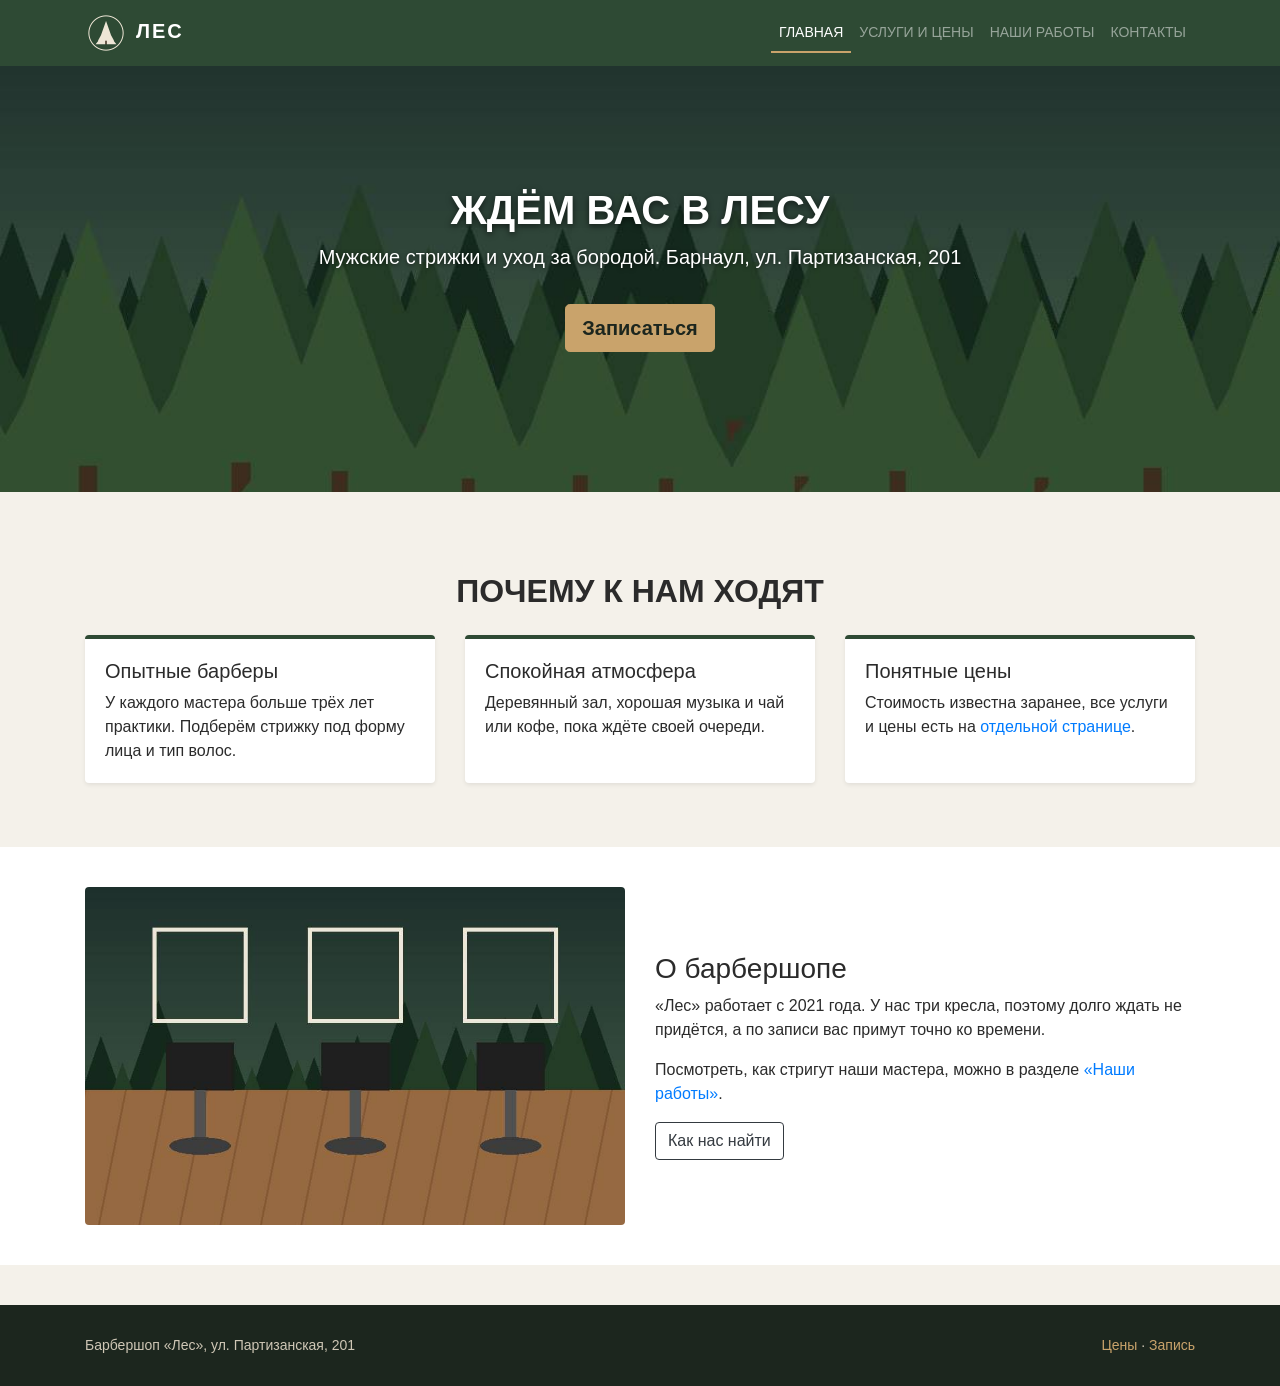
==== index.html @ bbe0760c "Сайт барбершопа Лес: страницы, переходы, favicon Co-Authored-By: Claude Opus 5.5 <noreply@anthropic." ====
<!DOCTYPE html>
<html lang="ru">
<head>
  <meta charset="UTF-8">
  <meta name="viewport" content="width=device-width, initial-scale=1">
  <title>Барбершоп «Лес» - мужские стрижки в Барнауле</title>
  <link rel="icon" href="favicon.ico" sizes="any">
  <link rel="icon" type="image/png" href="favicon.png">
  <link rel="stylesheet" href="https://cdn.jsdelivr.net/npm/bootstrap@4.6.2/dist/css/bootstrap.min.css">
  <link rel="stylesheet" href="css/style.css">
</head>
<body>

  <header class="site-header">
    <nav class="navbar navbar-expand-md navbar-dark container">
      <a class="navbar-brand" href="index.html"><img src="img/logo.png" alt="Логотип">ЛЕС</a>
      <button class="navbar-toggler" type="button" data-toggle="collapse" data-target="#mainMenu" aria-controls="mainMenu" aria-expanded="false" aria-label="Меню">
        <span class="navbar-toggler-icon"></span>
      </button>
      <div class="collapse navbar-collapse" id="mainMenu">
        <ul class="navbar-nav ml-auto">
          <li class="nav-item active"><a class="nav-link" href="index.html">Главная</a></li>
          <li class="nav-item"><a class="nav-link" href="services.html">Услуги и цены</a></li>
          <li class="nav-item"><a class="nav-link" href="works.html">Наши работы</a></li>
          <li class="nav-item"><a class="nav-link" href="contacts.html">Контакты</a></li>
        </ul>
      </div>
    </nav>
  </header>

  <main>
    <section class="hero">
      <div class="container">
        <h1>Ждём вас в Лесу</h1>
        <p class="lead">Мужские стрижки и уход за бородой. Барнаул, ул. Партизанская, 201</p>
        <a class="btn btn-les btn-lg mt-3" href="contacts.html#booking">Записаться</a>
      </div>
    </section>

    <section class="section">
      <div class="container">
        <h2 class="page-title text-center">Почему к нам ходят</h2>
        <div class="row">
          <div class="col-md-4 mb-4">
            <div class="card feature-card shadow-sm">
              <div class="card-body">
                <h3 class="h5">Опытные барберы</h3>
                <p class="card-text">У каждого мастера больше трёх лет практики. Подберём стрижку под форму лица и тип волос.</p>
              </div>
            </div>
          </div>
          <div class="col-md-4 mb-4">
            <div class="card feature-card shadow-sm">
              <div class="card-body">
                <h3 class="h5">Спокойная атмосфера</h3>
                <p class="card-text">Деревянный зал, хорошая музыка и чай или кофе, пока ждёте своей очереди.</p>
              </div>
            </div>
          </div>
          <div class="col-md-4 mb-4">
            <div class="card feature-card shadow-sm">
              <div class="card-body">
                <h3 class="h5">Понятные цены</h3>
                <p class="card-text">Стоимость известна заранее, все услуги и цены есть на <a href="services.html">отдельной странице</a>.</p>
              </div>
            </div>
          </div>
        </div>
      </div>
    </section>

    <section class="section bg-white">
      <div class="container">
        <div class="row align-items-center">
          <div class="col-md-6 mb-4 mb-md-0">
            <img class="img-fluid rounded" src="img/hall.jpg" alt="Зал барбершопа" width="800" height="500">
          </div>
          <div class="col-md-6">
            <h2 class="h3">О барбершопе</h2>
            <p>«Лес» работает с 2021 года. У нас три кресла, поэтому долго ждать не придётся, а по записи вас примут точно ко времени.</p>
            <p>Посмотреть, как стригут наши мастера, можно в разделе <a href="works.html">«Наши работы»</a>.</p>
            <a class="btn btn-outline-dark" href="contacts.html">Как нас найти</a>
          </div>
        </div>
      </div>
    </section>
  </main>

  <footer class="site-footer">
    <div class="container d-md-flex justify-content-between">
      <p class="mb-2 mb-md-0">Барбершоп «Лес», ул. Партизанская, 201</p>
      <p class="mb-0"><a href="services.html">Цены</a> · <a href="contacts.html#booking">Запись</a></p>
    </div>
  </footer>

  <script src="https://cdn.jsdelivr.net/npm/jquery@3.5.1/dist/jquery.slim.min.js"></script>
  <script src="https://cdn.jsdelivr.net/npm/bootstrap@4.6.2/dist/js/bootstrap.bundle.min.js"></script>
</body>
</html>
---- css/style.css ----
body {
  font-family: Arial, Helvetica, sans-serif;
  background-color: #f4f1ea;
  color: #2b2b2b;
}

.site-header {
  background-color: #2e4a34;
}

.site-header .navbar-brand {
  font-weight: bold;
  letter-spacing: 2px;
}

.site-header .navbar-brand img {
  width: 40px;
  height: 40px;
  margin-right: 10px;
}

.site-header .nav-link {
  color: #eee6d6;
  text-transform: uppercase;
  font-size: 14px;
}

.site-header .nav-link:hover,
.site-header .nav-item.active .nav-link {
  color: #ffffff;
  border-bottom: 2px solid #c9a36b;
}

.hero {
  background: url("../img/hero.jpg") center / cover no-repeat;
  color: #ffffff;
  padding: 120px 0 140px;
  text-align: center;
}

.hero h1 {
  text-transform: uppercase;
  font-weight: bold;
  text-shadow: 0 2px 6px rgba(0, 0, 0, 0.6);
}

.hero .lead {
  text-shadow: 0 1px 4px rgba(0, 0, 0, 0.6);
}

.btn-les {
  background-color: #c9a36b;
  border-color: #c9a36b;
  color: #1c261e;
  font-weight: bold;
}

.btn-les:hover {
  background-color: #b48c55;
  border-color: #b48c55;
  color: #1c261e;
}

.page-title {
  text-transform: uppercase;
  font-weight: bold;
  margin: 40px 0 25px;
}

.section {
  padding: 40px 0;
}

.feature-card {
  border: none;
  border-top: 4px solid #2e4a34;
  height: 100%;
}

.price-table th {
  background-color: #2e4a34;
  color: #ffffff;
}

.price-table td:last-child {
  white-space: nowrap;
  text-align: right;
}

.work-card img {
  height: 220px;
  object-fit: cover;
}

.site-footer {
  background-color: #1c261e;
  color: #cfc7b6;
  padding: 30px 0;
  margin-top: 40px;
  font-size: 14px;
}

.site-footer a {
  color: #c9a36b;
}
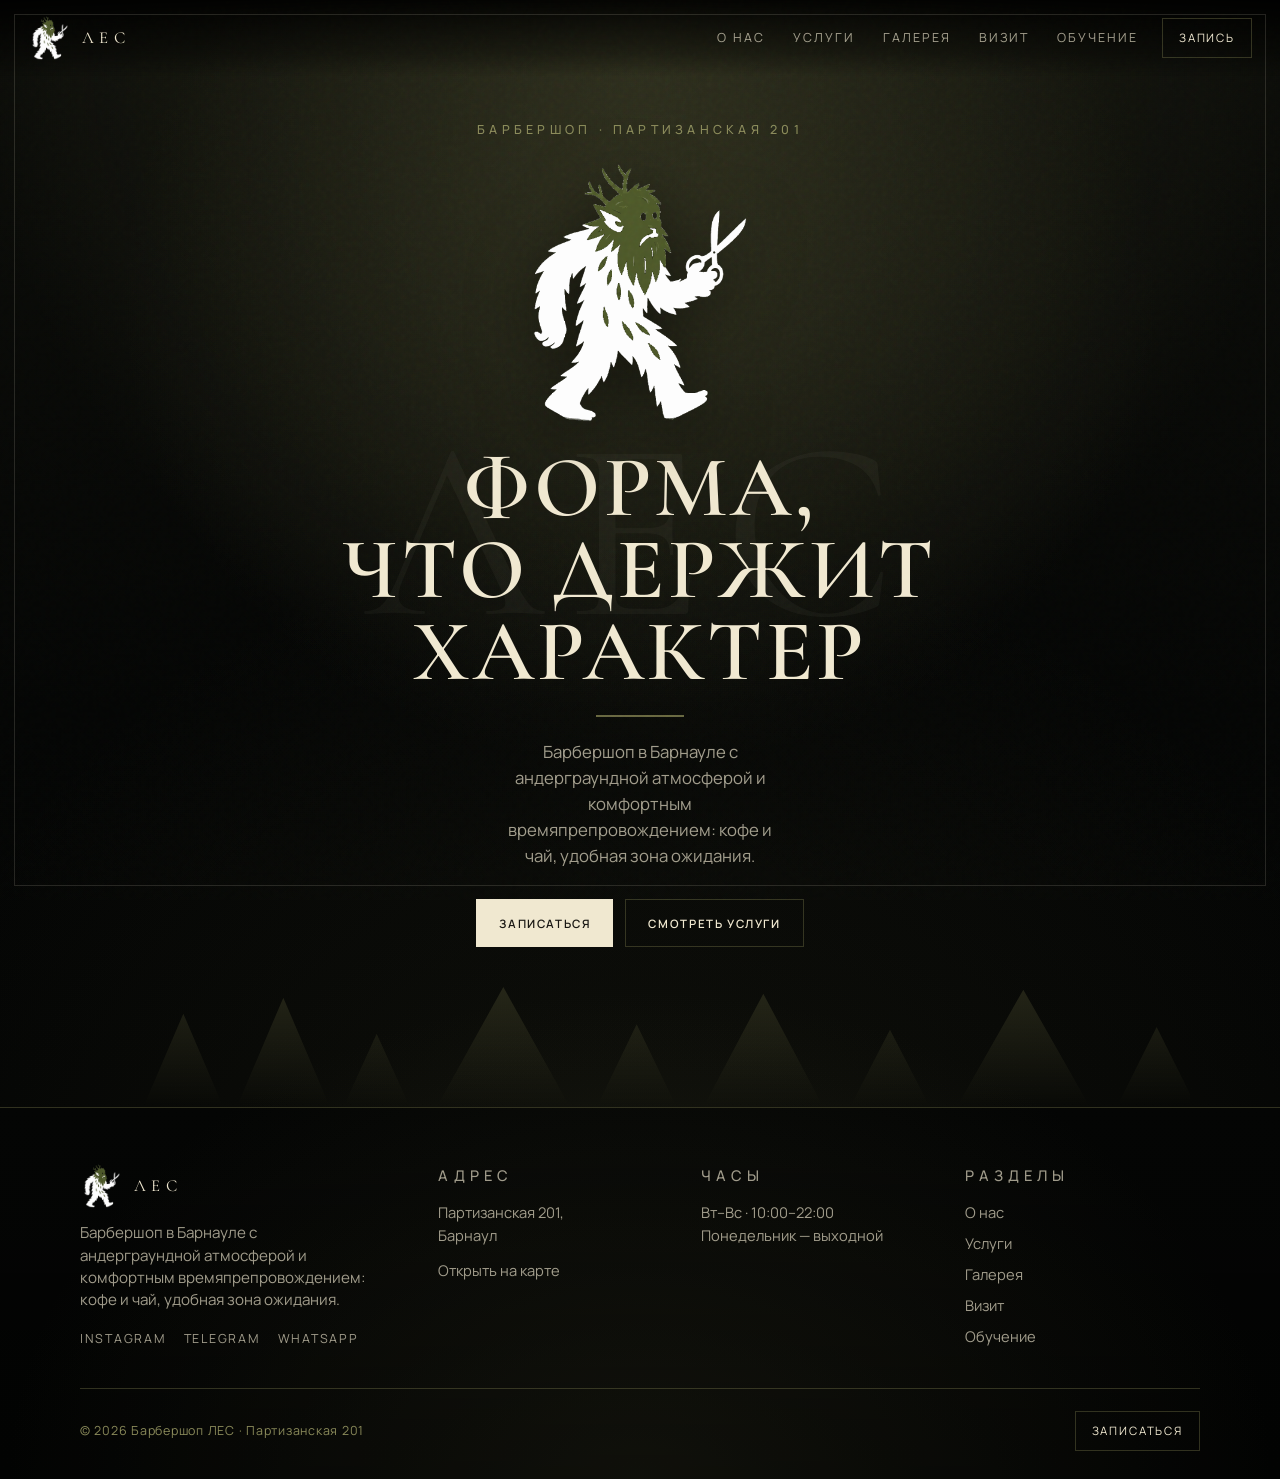
==== commit 40f52480: "Задание 4: favicon, сжатый логотип, картинки в галерее, README Co-Authored-By: Claude Opus 5.5 <nore" ====
--- a/index.html
+++ b/index.html
@@ -1,99 +1,105 @@
 <!DOCTYPE html>
 <html lang="ru">
 <head>
-  <meta charset="UTF-8">
-  <meta name="viewport" content="width=device-width, initial-scale=1">
-  <title>Барбершоп «Лес» - мужские стрижки в Барнауле</title>
-  <link rel="icon" href="favicon.ico" sizes="any">
-  <link rel="icon" type="image/png" href="favicon.png">
-  <link rel="stylesheet" href="https://cdn.jsdelivr.net/npm/bootstrap@4.6.2/dist/css/bootstrap.min.css">
-  <link rel="stylesheet" href="css/style.css">
+  <meta charset="UTF-8" />
+  <meta name="viewport" content="width=device-width, initial-scale=1.0" />
+  <title>ЛЕС — барбершоп</title>
+  <meta name="description" content="Барбершоп в Барнауле с андерграундной атмосферой и комфортным времяпрепровождением: кофе и чай, удобная зона ожидания." />
+  <link rel="preconnect" href="https://fonts.googleapis.com" />
+  <link rel="preconnect" href="https://fonts.gstatic.com" crossorigin />
+  <link href="https://fonts.googleapis.com/css2?family=Cormorant+Garamond:ital,wght@0,500;0,600;0,700;1,500&family=Manrope:wght@400;500;600&display=swap" rel="stylesheet" />
+  <link rel="icon" href="favicon.ico" sizes="any" />
+  <link rel="icon" type="image/png" href="favicon.png" />
+  <link rel="stylesheet" href="styles.css" />
 </head>
 <body>
+  <div class="grain" aria-hidden="true"></div>
 
-  <header class="site-header">
-    <nav class="navbar navbar-expand-md navbar-dark container">
-      <a class="navbar-brand" href="index.html"><img src="img/logo.png" alt="Логотип">ЛЕС</a>
-      <button class="navbar-toggler" type="button" data-toggle="collapse" data-target="#mainMenu" aria-controls="mainMenu" aria-expanded="false" aria-label="Меню">
-        <span class="navbar-toggler-icon"></span>
-      </button>
-      <div class="collapse navbar-collapse" id="mainMenu">
-        <ul class="navbar-nav ml-auto">
-          <li class="nav-item active"><a class="nav-link" href="index.html">Главная</a></li>
-          <li class="nav-item"><a class="nav-link" href="services.html">Услуги и цены</a></li>
-          <li class="nav-item"><a class="nav-link" href="works.html">Наши работы</a></li>
-          <li class="nav-item"><a class="nav-link" href="contacts.html">Контакты</a></li>
-        </ul>
-      </div>
+  <header class="site-header" id="header">
+    <a class="brand" href="index.html">
+      <img src="assets/logo-les.png" alt="" width="44" height="44" />
+      <span>ЛЕС</span>
+    </a>
+    <nav class="nav" id="nav" aria-label="Основное меню">
+      <a href="o-nas.html">О нас</a>
+      <a href="uslugi.html">Услуги</a>
+      <a href="galereya.html">Галерея</a>
+      <a href="zapis.html">Визит</a>
+      <a href="obuchenie.html">Обучение</a>
     </nav>
+    <button class="header-cta" type="button" data-open-book>Запись</button>
+    <button class="menu-btn" type="button" aria-label="Открыть меню" aria-expanded="false" aria-controls="nav">
+      <span></span><span></span>
+    </button>
   </header>
 
   <main>
-    <section class="hero">
-      <div class="container">
-        <h1>Ждём вас в Лесу</h1>
-        <p class="lead">Мужские стрижки и уход за бородой. Барнаул, ул. Партизанская, 201</p>
-        <a class="btn btn-les btn-lg mt-3" href="contacts.html#booking">Записаться</a>
-      </div>
-    </section>
-
-    <section class="section">
-      <div class="container">
-        <h2 class="page-title text-center">Почему к нам ходят</h2>
-        <div class="row">
-          <div class="col-md-4 mb-4">
-            <div class="card feature-card shadow-sm">
-              <div class="card-body">
-                <h3 class="h5">Опытные барберы</h3>
-                <p class="card-text">У каждого мастера больше трёх лет практики. Подберём стрижку под форму лица и тип волос.</p>
-              </div>
-            </div>
-          </div>
-          <div class="col-md-4 mb-4">
-            <div class="card feature-card shadow-sm">
-              <div class="card-body">
-                <h3 class="h5">Спокойная атмосфера</h3>
-                <p class="card-text">Деревянный зал, хорошая музыка и чай или кофе, пока ждёте своей очереди.</p>
-              </div>
-            </div>
-          </div>
-          <div class="col-md-4 mb-4">
-            <div class="card feature-card shadow-sm">
-              <div class="card-body">
-                <h3 class="h5">Понятные цены</h3>
-                <p class="card-text">Стоимость известна заранее, все услуги и цены есть на <a href="services.html">отдельной странице</a>.</p>
-              </div>
-            </div>
-          </div>
+    <section class="hero" id="hero">
+      <div class="hero__glow" aria-hidden="true"></div>
+      <p class="hero__mark" aria-hidden="true">ЛЕС</p>
+      <div class="hero__inner">
+        <p class="eyebrow">Барбершоп · Партизанская 201</p>
+        <img class="hero__logo" src="assets/logo-les.png" alt="ЛЕС" />
+        <h1>Форма,<br />что держит<br />характер</h1>
+        <div class="rule" aria-hidden="true"></div>
+        <p class="hero__lead">Барбершоп в Барнауле с андерграундной атмосферой и комфортным времяпрепровождением: кофе и чай, удобная зона ожидания.</p>
+        <div class="hero__actions">
+          <button class="btn btn--solid" type="button" data-open-book>Записаться</button>
+          <a class="btn btn--ghost" href="uslugi.html">Смотреть услуги</a>
         </div>
       </div>
-    </section>
-
-    <section class="section bg-white">
-      <div class="container">
-        <div class="row align-items-center">
-          <div class="col-md-6 mb-4 mb-md-0">
-            <img class="img-fluid rounded" src="img/hall.jpg" alt="Зал барбершопа" width="800" height="500">
-          </div>
-          <div class="col-md-6">
-            <h2 class="h3">О барбершопе</h2>
-            <p>«Лес» работает с 2021 года. У нас три кресла, поэтому долго ждать не придётся, а по записи вас примут точно ко времени.</p>
-            <p>Посмотреть, как стригут наши мастера, можно в разделе <a href="works.html">«Наши работы»</a>.</p>
-            <a class="btn btn-outline-dark" href="contacts.html">Как нас найти</a>
-          </div>
-        </div>
-      </div>
+      <div class="trees" aria-hidden="true"></div>
     </section>
   </main>
 
   <footer class="site-footer">
-    <div class="container d-md-flex justify-content-between">
-      <p class="mb-2 mb-md-0">Барбершоп «Лес», ул. Партизанская, 201</p>
-      <p class="mb-0"><a href="services.html">Цены</a> · <a href="contacts.html#booking">Запись</a></p>
+    <div class="wrap">
+      <div class="footer__grid">
+        <div class="footer__brand">
+          <a class="brand" href="index.html">
+            <img src="assets/logo-les.png" alt="" width="36" height="36" />
+            <span>ЛЕС</span>
+          </a>
+          <p class="footer__tag">Барбершоп в Барнауле с андерграундной атмосферой и комфортным времяпрепровождением: кофе и чай, удобная зона ожидания.</p>
+          <div class="footer__social">
+            <a href="https://instagram.com/" target="_blank" rel="noopener">Instagram</a>
+            <a href="https://t.me/" target="_blank" rel="noopener">Telegram</a>
+            <a href="https://wa.me/" target="_blank" rel="noopener">WhatsApp</a>
+          </div>
+        </div>
+
+        <div class="footer__col">
+          <p class="eyebrow">Адрес</p>
+          <p>Партизанская 201,<br />Барнаул</p>
+          <p>
+            <a href="https://yandex.com/maps/197/barnaul/house/partizanskaya_ulitsa_201/bEoYcQFiSEQCQFtpfX9ycX9rZQ==/?ll=83.762340%2C53.330299&amp;z=19.45" target="_blank" rel="noopener">Открыть на карте</a>
+          </p>
+        </div>
+
+        <div class="footer__col">
+          <p class="eyebrow">Часы</p>
+          <p>Вт–Вс · 10:00–22:00<br />Понедельник — выходной</p>
+        </div>
+
+        <div class="footer__col">
+          <p class="eyebrow">Разделы</p>
+          <nav class="footer__nav" aria-label="Подвал">
+            <a href="o-nas.html">О нас</a>
+            <a href="uslugi.html">Услуги</a>
+            <a href="galereya.html">Галерея</a>
+            <a href="zapis.html">Визит</a>
+            <a href="obuchenie.html">Обучение</a>
+          </nav>
+        </div>
+      </div>
+
+      <div class="footer__bottom">
+        <p>© 2026 Барбершоп ЛЕС · Партизанская 201</p>
+        <button class="footer__book" type="button" data-open-book>Записаться</button>
+      </div>
     </div>
   </footer>
 
-  <script src="https://cdn.jsdelivr.net/npm/jquery@3.5.1/dist/jquery.slim.min.js"></script>
-  <script src="https://cdn.jsdelivr.net/npm/bootstrap@4.6.2/dist/js/bootstrap.bundle.min.js"></script>
+  <script src="script.js"></script>
 </body>
 </html>
--- a/styles.css
+++ b/styles.css
@@ -0,0 +1,1252 @@
+:root {
+  --black: #050505;
+  --ink: #070806;
+  --olive: #686840;
+  --olive-mid: #8a8a5a;
+  --olive-deep: #45452c;
+  --cream: #f0e8d0;
+  --cream-soft: #e4dcc4;
+  --cream-dim: rgba(240, 232, 208, 0.66);
+  --line: rgba(104, 104, 64, 0.45);
+  --panel: #10110c;
+  --panel-soft: rgba(104, 104, 64, 0.08);
+}
+
+*,
+*::before,
+*::after {
+  box-sizing: border-box;
+  margin: 0;
+  padding: 0;
+}
+
+html {
+  scroll-behavior: smooth;
+  scroll-padding-top: 88px;
+}
+
+body {
+  position: relative;
+  min-height: 100vh;
+  display: flex;
+  flex-direction: column;
+  font-family: "Manrope", sans-serif;
+  color: var(--cream);
+  background:
+    radial-gradient(ellipse 70% 55% at 50% 20%, rgba(104, 104, 64, 0.22), transparent 58%),
+    radial-gradient(ellipse 90% 60% at 50% 100%, rgba(69, 69, 44, 0.28), transparent 55%),
+    linear-gradient(180deg, #0c0d09 0%, #050605 48%, #030403 100%);
+  line-height: 1.55;
+}
+
+body::before {
+  content: "";
+  position: fixed;
+  inset: 14px;
+  border: 1px solid rgba(240, 232, 208, 0.14);
+  pointer-events: none;
+  z-index: 50;
+}
+
+main {
+  flex: 1;
+}
+
+img {
+  max-width: 100%;
+  display: block;
+}
+
+a {
+  color: inherit;
+  text-decoration: none;
+}
+
+button,
+input,
+select,
+textarea {
+  font: inherit;
+  color: inherit;
+}
+
+.grain {
+  position: fixed;
+  inset: 0;
+  z-index: 40;
+  pointer-events: none;
+  opacity: 0.14;
+  mix-blend-mode: soft-light;
+  background-image: url("data:image/svg+xml,%3Csvg viewBox='0 0 200 200' xmlns='http://www.w3.org/2000/svg'%3E%3Cfilter id='n'%3E%3CfeTurbulence type='fractalNoise' baseFrequency='0.85' numOctaves='4' stitchTiles='stitch'/%3E%3C/filter%3E%3Crect width='100%25' height='100%25' filter='url(%23n)'/%3E%3C/svg%3E");
+}
+
+.wrap {
+  width: min(1120px, calc(100% - 48px));
+  margin-inline: auto;
+}
+
+.eyebrow {
+  font-size: 0.78rem;
+  letter-spacing: 0.34em;
+  text-transform: uppercase;
+  color: var(--olive-mid);
+  font-weight: 500;
+}
+
+h1,
+h2 {
+  font-family: "Cormorant Garamond", serif;
+  font-weight: 600;
+  letter-spacing: 0.04em;
+  text-transform: uppercase;
+  line-height: 0.95;
+  color: var(--cream);
+}
+
+h2 {
+  font-size: clamp(2.4rem, 5vw, 4.2rem);
+  margin-top: 12px;
+}
+
+.rule {
+  width: 88px;
+  height: 2px;
+  background: var(--olive);
+}
+
+.btn {
+  display: inline-flex;
+  align-items: center;
+  justify-content: center;
+  min-height: 48px;
+  padding: 0 22px;
+  border: 1px solid var(--line);
+  letter-spacing: 0.14em;
+  text-transform: uppercase;
+  font-family: inherit;
+  font-size: 0.72rem;
+  font-weight: 600;
+  cursor: pointer;
+  appearance: none;
+  transition: background 0.2s ease, color 0.2s ease, border-color 0.2s ease;
+}
+
+.btn--solid {
+  background: var(--cream);
+  color: #1a1814;
+  border-color: rgba(240, 232, 208, 0.5);
+}
+
+.btn--solid:hover {
+  background: var(--cream-soft);
+}
+
+.btn--ghost {
+  background: transparent;
+  color: var(--cream);
+}
+
+.btn--ghost:hover,
+.btn--ghost[aria-expanded="true"] {
+  border-color: var(--cream);
+  color: var(--cream);
+  background: rgba(104, 104, 64, 0.18);
+}
+
+.section-head {
+  margin-bottom: 48px;
+}
+
+/* Header */
+.site-header {
+  position: fixed;
+  top: 0;
+  left: 0;
+  right: 0;
+  z-index: 30;
+  display: flex;
+  align-items: center;
+  gap: 24px;
+  padding: 16px 28px;
+  background: linear-gradient(to bottom, rgba(0, 0, 0, 0.88), rgba(0, 0, 0, 0.35) 70%, transparent);
+  transition: background 0.25s ease;
+}
+
+.site-header.is-scrolled {
+  background: rgba(5, 5, 5, 0.96);
+  border-bottom: 1px solid var(--line);
+  backdrop-filter: blur(10px);
+}
+
+.brand {
+  display: flex;
+  align-items: center;
+  gap: 10px;
+  font-family: "Cormorant Garamond", serif;
+  letter-spacing: 0.32em;
+  font-size: 1.05rem;
+}
+
+.brand img {
+  width: 44px;
+  height: 44px;
+  object-fit: contain;
+}
+
+.nav {
+  display: flex;
+  gap: 28px;
+  margin-left: auto;
+  font-size: 0.78rem;
+  letter-spacing: 0.16em;
+  text-transform: uppercase;
+  color: var(--cream-dim);
+}
+
+.nav a:hover,
+.nav a[aria-current="page"] {
+  color: var(--cream);
+}
+
+.header-cta {
+  border: 1px solid var(--line);
+  padding: 10px 16px;
+  font-size: 0.72rem;
+  letter-spacing: 0.16em;
+  text-transform: uppercase;
+  background: transparent;
+  cursor: pointer;
+  color: inherit;
+}
+
+.header-cta:hover {
+  border-color: var(--cream);
+}
+
+.menu-btn {
+  display: none;
+  width: 40px;
+  height: 40px;
+  background: none;
+  border: 0;
+  cursor: pointer;
+  flex-direction: column;
+  justify-content: center;
+  gap: 7px;
+}
+
+.menu-btn span {
+  display: block;
+  height: 1px;
+  background: var(--cream);
+}
+
+/* Hero */
+.hero {
+  position: relative;
+  min-height: 100vh;
+  display: grid;
+  place-items: center;
+  overflow: hidden;
+  background: transparent;
+  padding: 120px 24px 160px;
+  text-align: center;
+}
+
+.hero__glow {
+  position: absolute;
+  inset: -20%;
+  pointer-events: none;
+  background:
+    radial-gradient(circle at 50% 18%, rgba(104, 104, 64, 0.28), transparent 42%),
+    radial-gradient(circle at 50% 100%, rgba(104, 104, 64, 0.12), transparent 45%);
+}
+
+.hero__mark {
+  position: absolute;
+  left: 50%;
+  top: 48%;
+  transform: translate(-50%, -50%);
+  font-family: "Cormorant Garamond", serif;
+  font-size: clamp(8rem, 26vw, 16rem);
+  letter-spacing: 0.08em;
+  color: rgba(240, 232, 208, 0.04);
+  pointer-events: none;
+  user-select: none;
+  white-space: nowrap;
+}
+
+.hero__inner {
+  position: relative;
+  z-index: 1;
+  display: flex;
+  flex-direction: column;
+  align-items: center;
+  gap: 22px;
+}
+
+.hero__logo {
+  width: min(220px, 58vw);
+  filter: drop-shadow(0 12px 32px rgba(0, 0, 0, 0.5));
+}
+
+.hero h1 {
+  font-size: clamp(2.6rem, 7vw, 5.4rem);
+}
+
+.hero__lead {
+  max-width: 28ch;
+  color: var(--cream-dim);
+  font-size: 1.05rem;
+}
+
+.hero__actions {
+  display: flex;
+  flex-wrap: wrap;
+  justify-content: center;
+  gap: 12px;
+  margin-top: 8px;
+}
+
+.trees {
+  position: absolute;
+  left: 50%;
+  bottom: 0;
+  transform: translateX(-50%);
+  width: min(1100px, 140%);
+  height: 120px;
+  opacity: 0.34;
+  pointer-events: none;
+  background: linear-gradient(to top, transparent 0%, rgba(104, 104, 64, 0.85) 100%);
+  mask-image: url("data:image/svg+xml,%3Csvg xmlns='http://www.w3.org/2000/svg' viewBox='0 0 920 90'%3E%3Cpath fill='black' d='M40 90 L70 20 L100 90 Z M110 90 L145 8 L180 90 Z M190 90 L215 35 L240 90 Z M260 90 L310 0 L360 90 Z M380 90 L410 28 L440 90 Z M460 90 L505 5 L550 90 Z M570 90 L600 32 L630 90 Z M650 90 L700 2 L750 90 Z M770 90 L800 30 L830 90 Z M850 90 L880 18 L910 90 Z'/%3E%3C/svg%3E");
+  -webkit-mask-image: url("data:image/svg+xml,%3Csvg xmlns='http://www.w3.org/2000/svg' viewBox='0 0 920 90'%3E%3Cpath fill='black' d='M40 90 L70 20 L100 90 Z M110 90 L145 8 L180 90 Z M190 90 L215 35 L240 90 Z M260 90 L310 0 L360 90 Z M380 90 L410 28 L440 90 Z M460 90 L505 5 L550 90 Z M570 90 L600 32 L630 90 Z M650 90 L700 2 L750 90 Z M770 90 L800 30 L830 90 Z M850 90 L880 18 L910 90 Z'/%3E%3C/svg%3E");
+  mask-size: cover;
+  -webkit-mask-size: cover;
+}
+
+.inner .site-header {
+  background: rgba(7, 8, 6, 0.92);
+  border-bottom: 1px solid var(--line);
+}
+
+.page {
+  padding-top: 76px;
+}
+
+.page h1 {
+  font-size: clamp(2.4rem, 5vw, 4.2rem);
+  margin-top: 12px;
+}
+
+/* About */
+.about,
+.services,
+.work,
+.visit {
+  padding: 80px 0 120px;
+}
+
+.about {
+  border-top: 0;
+}
+
+.about__grid {
+  display: grid;
+  grid-template-columns: 1.2fr 0.8fr;
+  gap: 72px;
+  align-items: end;
+}
+
+.about__copy p {
+  margin-top: 28px;
+  max-width: 42ch;
+  color: var(--cream-dim);
+}
+
+.about__facts {
+  list-style: none;
+  display: grid;
+  grid-template-columns: repeat(3, 1fr);
+  gap: 24px;
+  margin-top: 48px;
+  padding-top: 28px;
+  border-top: 1px solid var(--line);
+}
+
+.about__facts strong {
+  display: block;
+  font-family: "Cormorant Garamond", serif;
+  font-size: 1.35rem;
+  letter-spacing: 0.08em;
+  text-transform: uppercase;
+}
+
+.about__facts span {
+  display: block;
+  margin-top: 6px;
+  font-size: 0.85rem;
+  color: var(--cream-dim);
+}
+
+.about__card {
+  border: 1px solid var(--line);
+  padding: 40px 36px;
+  background: linear-gradient(180deg, rgba(104, 104, 64, 0.12), transparent 60%);
+}
+
+.about__quote {
+  font-family: "Cormorant Garamond", serif;
+  font-size: 1.7rem;
+  font-style: italic;
+  line-height: 1.25;
+  text-transform: none;
+  letter-spacing: 0;
+}
+
+.about__card span {
+  display: block;
+  margin-top: 28px;
+  color: var(--olive-mid);
+  letter-spacing: 0.18em;
+  text-transform: uppercase;
+  font-size: 0.75rem;
+}
+
+/* Services */
+.services {
+  padding: 80px 0 120px;
+}
+
+.price-panel {
+  border: 1px solid var(--line);
+  background:
+    linear-gradient(180deg, rgba(104, 104, 64, 0.1), transparent 40%),
+    var(--panel);
+  padding: 36px 40px 28px;
+  box-shadow: 0 24px 60px rgba(0, 0, 0, 0.28);
+}
+
+.service-group {
+  margin: 8px 0 4px;
+  font-family: "Manrope", sans-serif;
+  font-size: 0.78rem;
+  letter-spacing: 0.28em;
+  text-transform: uppercase;
+  color: var(--olive-mid);
+  font-weight: 500;
+  line-height: 1.4;
+}
+
+.price-panel .service-group:first-child {
+  margin-top: 0;
+}
+
+.service-group + .service-list {
+  margin-bottom: 36px;
+}
+
+.service-list {
+  list-style: none;
+  border-top: 1px solid var(--line);
+}
+
+.service-list li {
+  display: grid;
+  grid-template-columns: 1fr auto;
+  gap: 16px;
+  align-items: baseline;
+  padding: 20px 0;
+  border-bottom: 1px solid var(--line);
+}
+
+.service-list--last {
+  margin-bottom: 0;
+}
+
+.service-list__name {
+  font-family: "Cormorant Garamond", serif;
+  font-size: 1.7rem;
+  letter-spacing: 0.06em;
+  text-transform: uppercase;
+}
+
+.service-list__price {
+  color: var(--olive-mid);
+  letter-spacing: 0.08em;
+  white-space: nowrap;
+}
+
+.services__note {
+  margin: -20px 0 36px;
+  font-size: 0.88rem;
+  color: var(--cream-dim);
+}
+
+@media (max-width: 860px) {
+  .price-panel {
+    padding: 24px 18px 16px;
+  }
+
+  .service-list__name {
+    font-size: 1.35rem;
+  }
+}
+
+/* Perks */
+.perks,
+.barbers,
+.train {
+  padding: 0 0 100px;
+}
+
+.perk-list {
+  list-style: none;
+  display: grid;
+  grid-template-columns: repeat(3, 1fr);
+  gap: 20px;
+  border-top: 1px solid var(--line);
+}
+
+.perk-list li {
+  padding: 24px 0;
+  border-bottom: 1px solid var(--line);
+}
+
+.perk-list strong {
+  display: block;
+  font-family: "Cormorant Garamond", serif;
+  font-size: 1.45rem;
+  letter-spacing: 0.06em;
+  text-transform: uppercase;
+  margin-bottom: 8px;
+}
+
+.perk-list span {
+  color: var(--cream-dim);
+  font-size: 0.95rem;
+}
+
+/* Barbers */
+.barber-grid {
+  display: grid;
+  grid-template-columns: 1fr 1fr;
+  gap: 28px;
+}
+
+.barber,
+.visit__card,
+.visit__map,
+.shot,
+.photo,
+.barber__photo {
+  background:
+    linear-gradient(180deg, rgba(104, 104, 64, 0.08), transparent 45%),
+    var(--panel);
+}
+
+.barber {
+  border: 1px solid var(--line);
+  padding: 0 0 28px;
+}
+
+.barber__photo {
+  aspect-ratio: 4 / 5;
+  display: grid;
+  place-items: center;
+  border-bottom: 1px solid var(--line);
+  font-size: 0.85rem;
+  letter-spacing: 0.14em;
+  text-transform: uppercase;
+}
+
+.barber__photo,
+.photo {
+  color: var(--olive-mid);
+}
+
+.visit__card {
+  border: 1px solid var(--line);
+  padding: 36px 32px;
+  display: flex;
+  flex-direction: column;
+}
+
+.visit__map {
+  position: relative;
+  min-height: 520px;
+  border: 1px solid var(--line);
+  overflow: hidden;
+}
+
+.barber h3 {
+  font-family: "Cormorant Garamond", serif;
+  font-size: 2rem;
+  letter-spacing: 0.06em;
+  text-transform: uppercase;
+  margin: 22px 24px 6px;
+}
+
+.barber__meta {
+  margin: 0 24px 14px;
+  color: var(--olive-mid);
+  font-size: 0.82rem;
+  letter-spacing: 0.08em;
+}
+
+.barber p:not(.barber__meta) {
+  margin: 0 24px 10px;
+  color: var(--cream-dim);
+  max-width: 36ch;
+}
+
+/* Work extras */
+.work__hint {
+  margin: -24px 0 28px;
+  color: var(--olive-mid);
+  font-size: 0.9rem;
+}
+
+.section-head--gap {
+  margin-top: 72px;
+}
+
+.gallery-block {
+  margin-bottom: 72px;
+}
+
+.gallery-block:last-child {
+  margin-bottom: 0;
+}
+
+.gallery-block__head {
+  margin-bottom: 28px;
+}
+
+.gallery-block__head h2 {
+  font-size: clamp(1.8rem, 3.5vw, 2.6rem);
+  margin-top: 8px;
+}
+
+.photos {
+  display: grid;
+  grid-template-columns: 1fr 1fr 1fr;
+  gap: 12px;
+}
+
+.photos--two {
+  grid-template-columns: 1fr 1fr;
+}
+
+.visit__note {
+  margin-top: 16px;
+  max-width: 36ch;
+  color: var(--olive-mid);
+  font-size: 0.88rem;
+}
+
+.visit__pair {
+  display: grid;
+  grid-template-columns: 1.15fr 0.85fr;
+  gap: 16px;
+  align-items: stretch;
+  min-height: 520px;
+}
+
+.visit__map iframe {
+  position: absolute;
+  inset: 0;
+  display: block;
+  width: 100%;
+  height: 100%;
+  border: 0;
+}
+
+.visit__card h1 {
+  font-size: clamp(2rem, 4vw, 2.8rem);
+  margin: 10px 0 28px;
+  line-height: 1.05;
+}
+
+.visit__facts {
+  list-style: none;
+  display: grid;
+  gap: 14px;
+  margin: 0 0 auto;
+  color: var(--cream-dim);
+  font-size: 0.98rem;
+  line-height: 1.45;
+}
+
+.visit__facts a {
+  color: var(--cream);
+  border-bottom: 1px solid var(--line);
+}
+
+.visit__facts a:hover {
+  border-color: var(--cream);
+}
+
+.visit__card .btn {
+  margin-top: 28px;
+  align-self: flex-start;
+}
+
+/* Training poster */
+.page-train .page {
+  padding-top: 0;
+}
+
+.train-hero {
+  position: relative;
+  min-height: 100vh;
+  display: grid;
+  place-items: center;
+  overflow: hidden;
+  text-align: center;
+  padding: 120px 24px 110px;
+}
+
+.train-hero__glow {
+  position: absolute;
+  inset: -10%;
+  pointer-events: none;
+  background:
+    radial-gradient(circle at 50% 28%, rgba(104, 104, 64, 0.32), transparent 42%),
+    radial-gradient(circle at 50% 100%, rgba(69, 69, 44, 0.25), transparent 48%);
+}
+
+.train-hero__mark {
+  position: absolute;
+  left: 50%;
+  top: 46%;
+  transform: translate(-50%, -50%);
+  font-family: "Cormorant Garamond", serif;
+  font-size: clamp(8rem, 28vw, 18rem);
+  letter-spacing: 0.08em;
+  color: rgba(240, 232, 208, 0.045);
+  pointer-events: none;
+  user-select: none;
+  white-space: nowrap;
+}
+
+.train-hero__inner {
+  position: relative;
+  z-index: 1;
+  display: flex;
+  flex-direction: column;
+  align-items: center;
+  gap: 18px;
+  max-width: 28rem;
+}
+
+.train-hero__logo {
+  width: min(150px, 38vw);
+}
+
+.train-hero__brand {
+  font-family: "Cormorant Garamond", serif;
+  letter-spacing: 0.42em;
+  text-indent: 0.42em;
+  font-size: 1.15rem;
+  margin-bottom: 8px;
+}
+
+.train-hero h1 {
+  font-size: clamp(2.6rem, 7vw, 4.6rem);
+  margin: 0;
+}
+
+.train-hero .rule {
+  margin: 4px 0;
+}
+
+.train-hero__lead {
+  color: var(--cream-dim);
+  max-width: 28ch;
+  font-size: 1.02rem;
+}
+
+.contact-pick {
+  position: relative;
+  z-index: 2;
+  display: inline-flex;
+  flex-direction: column;
+  align-items: stretch;
+  min-width: 11.5rem;
+}
+
+.contact-pick__menu {
+  margin-top: 10px;
+  display: grid;
+  border: 1px solid var(--line);
+  background: var(--panel);
+}
+
+.contact-pick__menu[hidden] {
+  display: none;
+}
+
+.contact-pick__menu a {
+  padding: 12px 18px;
+  text-align: center;
+  color: var(--cream-dim);
+  text-decoration: none;
+  font-size: 0.72rem;
+  letter-spacing: 0.14em;
+  text-transform: uppercase;
+  border-bottom: 1px solid var(--line);
+  transition: color 0.2s ease, background 0.2s ease;
+  white-space: nowrap;
+}
+
+.contact-pick__menu a:last-child {
+  border-bottom: 0;
+}
+
+.contact-pick__menu a:hover {
+  color: var(--cream);
+  background: rgba(104, 104, 64, 0.16);
+}
+
+.train-panels {
+  padding: 40px 0 100px;
+}
+
+.train-panels__grid {
+  display: grid;
+  grid-template-columns: 1fr 1fr;
+  gap: 16px;
+}
+
+.train-card {
+  border: 1px solid var(--line);
+  background:
+    linear-gradient(180deg, rgba(104, 104, 64, 0.1), transparent 42%),
+    var(--panel);
+  padding: 36px 32px 40px;
+  min-height: 100%;
+}
+
+.train-card h2 {
+  font-size: clamp(2rem, 4vw, 3rem);
+  margin: 10px 0 18px;
+}
+
+.train-card .rule {
+  margin-bottom: 20px;
+}
+
+.train-card p {
+  color: var(--cream-dim);
+  max-width: 34ch;
+  margin-bottom: 12px;
+}
+
+.train-card p:last-child {
+  margin-bottom: 0;
+}
+
+/* Work */
+.work {
+  padding: 80px 0 120px;
+}
+
+.work-grid {
+  display: grid;
+  grid-template-columns: 1.1fr 0.9fr;
+  grid-template-rows: 280px 220px;
+  gap: 16px;
+}
+
+.shot {
+  position: relative;
+  overflow: hidden;
+  border: 1px solid var(--line);
+  min-height: 0;
+}
+
+.photo {
+  aspect-ratio: 4 / 5;
+  display: grid;
+  place-items: center;
+  border: 1px solid var(--line);
+  font-size: 0.85rem;
+  letter-spacing: 0.12em;
+  text-transform: uppercase;
+}
+
+.shot--tall {
+  grid-row: 1 / 3;
+}
+
+.shot--wide {
+  grid-column: 2;
+}
+
+.shot__img {
+  width: 100%;
+  height: 100%;
+  min-height: 180px;
+  object-fit: cover;
+  filter: grayscale(35%) brightness(0.85);
+}
+
+.photo--img {
+  width: 100%;
+  object-fit: cover;
+}
+
+.shot figcaption {
+  position: absolute;
+  left: 16px;
+  bottom: 14px;
+  letter-spacing: 0.22em;
+  text-transform: uppercase;
+  font-size: 0.72rem;
+  color: var(--cream-soft);
+}
+
+/* Visit */
+.visit {
+  padding: 80px 0 120px;
+}
+
+.visit__grid {
+  display: grid;
+  grid-template-columns: 1fr 1fr;
+  gap: 64px;
+  align-items: start;
+}
+
+.visit__lead {
+  margin-top: 24px;
+  max-width: 38ch;
+  color: var(--cream-dim);
+}
+
+.meta {
+  display: grid;
+  gap: 24px;
+  margin-top: 40px;
+}
+
+.meta dt {
+  font-size: 0.72rem;
+  letter-spacing: 0.24em;
+  text-transform: uppercase;
+  color: var(--olive-mid);
+  margin-bottom: 8px;
+}
+
+.visit .btn {
+  margin-top: 32px;
+}
+
+.book {
+  display: grid;
+  gap: 16px;
+}
+
+.book label {
+  display: grid;
+  gap: 8px;
+  font-size: 0.75rem;
+  letter-spacing: 0.16em;
+  text-transform: uppercase;
+  color: var(--olive-mid);
+}
+
+.book .check {
+  display: flex;
+  align-items: center;
+  gap: 10px;
+  letter-spacing: 0.06em;
+  text-transform: none;
+  color: var(--cream-dim);
+  font-size: 0.92rem;
+  cursor: pointer;
+}
+
+.book .check input {
+  width: 16px;
+  height: 16px;
+  accent-color: var(--olive);
+  flex-shrink: 0;
+}
+
+.book input,
+.book select,
+.book textarea {
+  background: #090908;
+  border: 1px solid var(--line);
+  padding: 12px 14px;
+  letter-spacing: 0;
+  text-transform: none;
+  color: var(--cream);
+  outline: none;
+}
+
+.book input:focus,
+.book select:focus,
+.book textarea:focus {
+  border-color: var(--olive-mid);
+}
+
+.book textarea {
+  resize: vertical;
+}
+
+.book .btn {
+  margin-top: 8px;
+}
+
+.book__ok {
+  color: var(--cream-soft);
+  letter-spacing: 0;
+  text-transform: none;
+  font-size: 0.9rem;
+}
+
+.modal {
+  position: fixed;
+  inset: 0;
+  margin: auto;
+  padding: 0;
+  border: 1px solid var(--line);
+  background:
+    linear-gradient(180deg, rgba(104, 104, 64, 0.1), transparent 36%),
+    var(--panel);
+  color: var(--cream);
+  width: min(440px, calc(100% - 32px));
+  height: fit-content;
+  max-height: calc(100vh - 48px);
+  overflow: auto;
+}
+
+.modal::backdrop {
+  background: rgba(3, 4, 3, 0.78);
+}
+
+.modal__box {
+  padding: 28px 28px 32px;
+}
+
+.modal__top {
+  display: flex;
+  align-items: flex-start;
+  justify-content: space-between;
+  gap: 16px;
+  margin-bottom: 22px;
+}
+
+.modal__top h2 {
+  font-size: 2rem;
+  margin-top: 8px;
+}
+
+.modal__close {
+  width: 36px;
+  height: 36px;
+  flex-shrink: 0;
+  border: 1px solid var(--line);
+  background: transparent;
+  color: var(--cream);
+  cursor: pointer;
+  font-size: 1.2rem;
+  line-height: 1;
+}
+
+.modal__close:hover {
+  border-color: var(--cream);
+}
+
+/* Footer */
+.site-footer {
+  margin-top: auto;
+  border-top: 1px solid var(--line);
+  padding: 56px 0 28px;
+  background: linear-gradient(180deg, transparent, rgba(0, 0, 0, 0.28));
+}
+
+.footer__grid {
+  display: grid;
+  grid-template-columns: 1.4fr 1fr 1fr 1fr;
+  gap: 36px 28px;
+  align-items: start;
+}
+
+.footer__brand {
+  display: grid;
+  gap: 14px;
+  max-width: 18rem;
+}
+
+.footer__brand .brand {
+  width: fit-content;
+}
+
+.footer__tag {
+  color: var(--cream-dim);
+  font-size: 0.95rem;
+  line-height: 1.45;
+}
+
+.footer__col {
+  display: grid;
+  gap: 12px;
+  align-content: start;
+}
+
+.footer__col .eyebrow {
+  margin-bottom: 2px;
+}
+
+.footer__col p,
+.footer__nav a {
+  color: var(--cream-dim);
+  font-size: 0.92rem;
+}
+
+.footer__col a,
+.footer__social a,
+.footer__nav a {
+  color: var(--cream-dim);
+  text-decoration: none;
+  transition: color 0.2s ease;
+}
+
+.footer__col a:hover,
+.footer__social a:hover,
+.footer__nav a:hover {
+  color: var(--cream);
+}
+
+.footer__nav {
+  display: grid;
+  gap: 8px;
+}
+
+.footer__social {
+  display: flex;
+  flex-wrap: wrap;
+  gap: 10px 18px;
+  margin-top: 4px;
+}
+
+.footer__social a {
+  font-size: 0.78rem;
+  letter-spacing: 0.14em;
+  text-transform: uppercase;
+}
+
+.footer__bottom {
+  margin-top: 40px;
+  padding-top: 22px;
+  border-top: 1px solid var(--line);
+  display: flex;
+  align-items: center;
+  justify-content: space-between;
+  gap: 16px;
+  flex-wrap: wrap;
+  color: var(--olive-mid);
+  font-size: 0.78rem;
+  letter-spacing: 0.06em;
+}
+
+.footer__book {
+  border: 1px solid var(--line);
+  background: transparent;
+  color: var(--cream);
+  padding: 10px 16px;
+  font: inherit;
+  font-size: 0.72rem;
+  letter-spacing: 0.16em;
+  text-transform: uppercase;
+  cursor: pointer;
+  transition: border-color 0.2s ease, color 0.2s ease;
+}
+
+.footer__book:hover {
+  border-color: var(--cream);
+}
+
+@media (max-width: 860px) {
+  .nav {
+    display: none;
+  }
+
+  .header-cta {
+    margin-left: auto;
+  }
+
+  .nav.is-open {
+    display: flex;
+    position: absolute;
+    top: 72px;
+    left: 0;
+    right: 0;
+    flex-direction: column;
+    gap: 0;
+    background: #070806;
+    border-bottom: 1px solid var(--line);
+    padding: 8px 0 16px;
+  }
+
+  .nav.is-open a {
+    padding: 14px 28px;
+  }
+
+  .menu-btn {
+    display: flex;
+  }
+
+  .about__grid,
+  .visit__grid,
+  .visit__pair,
+  .work-grid,
+  .about__facts,
+  .perk-list,
+  .barber-grid,
+  .photos,
+  .train-panels__grid,
+  .footer__grid {
+    grid-template-columns: 1fr;
+    display: grid;
+  }
+
+  .visit__map,
+  .visit__pair {
+    min-height: 360px;
+  }
+
+  body::before {
+    inset: 8px;
+  }
+
+  .work-grid {
+    grid-template-rows: none;
+  }
+
+  .shot--tall,
+  .shot--wide {
+    grid-row: auto;
+    grid-column: auto;
+  }
+
+  .shot__img {
+    min-height: 220px;
+  }
+
+  .footer__bottom {
+    flex-direction: column;
+    text-align: center;
+  }
+
+  .footer__brand {
+    max-width: none;
+  }
+
+  .footer__social {
+    justify-content: flex-start;
+  }
+}
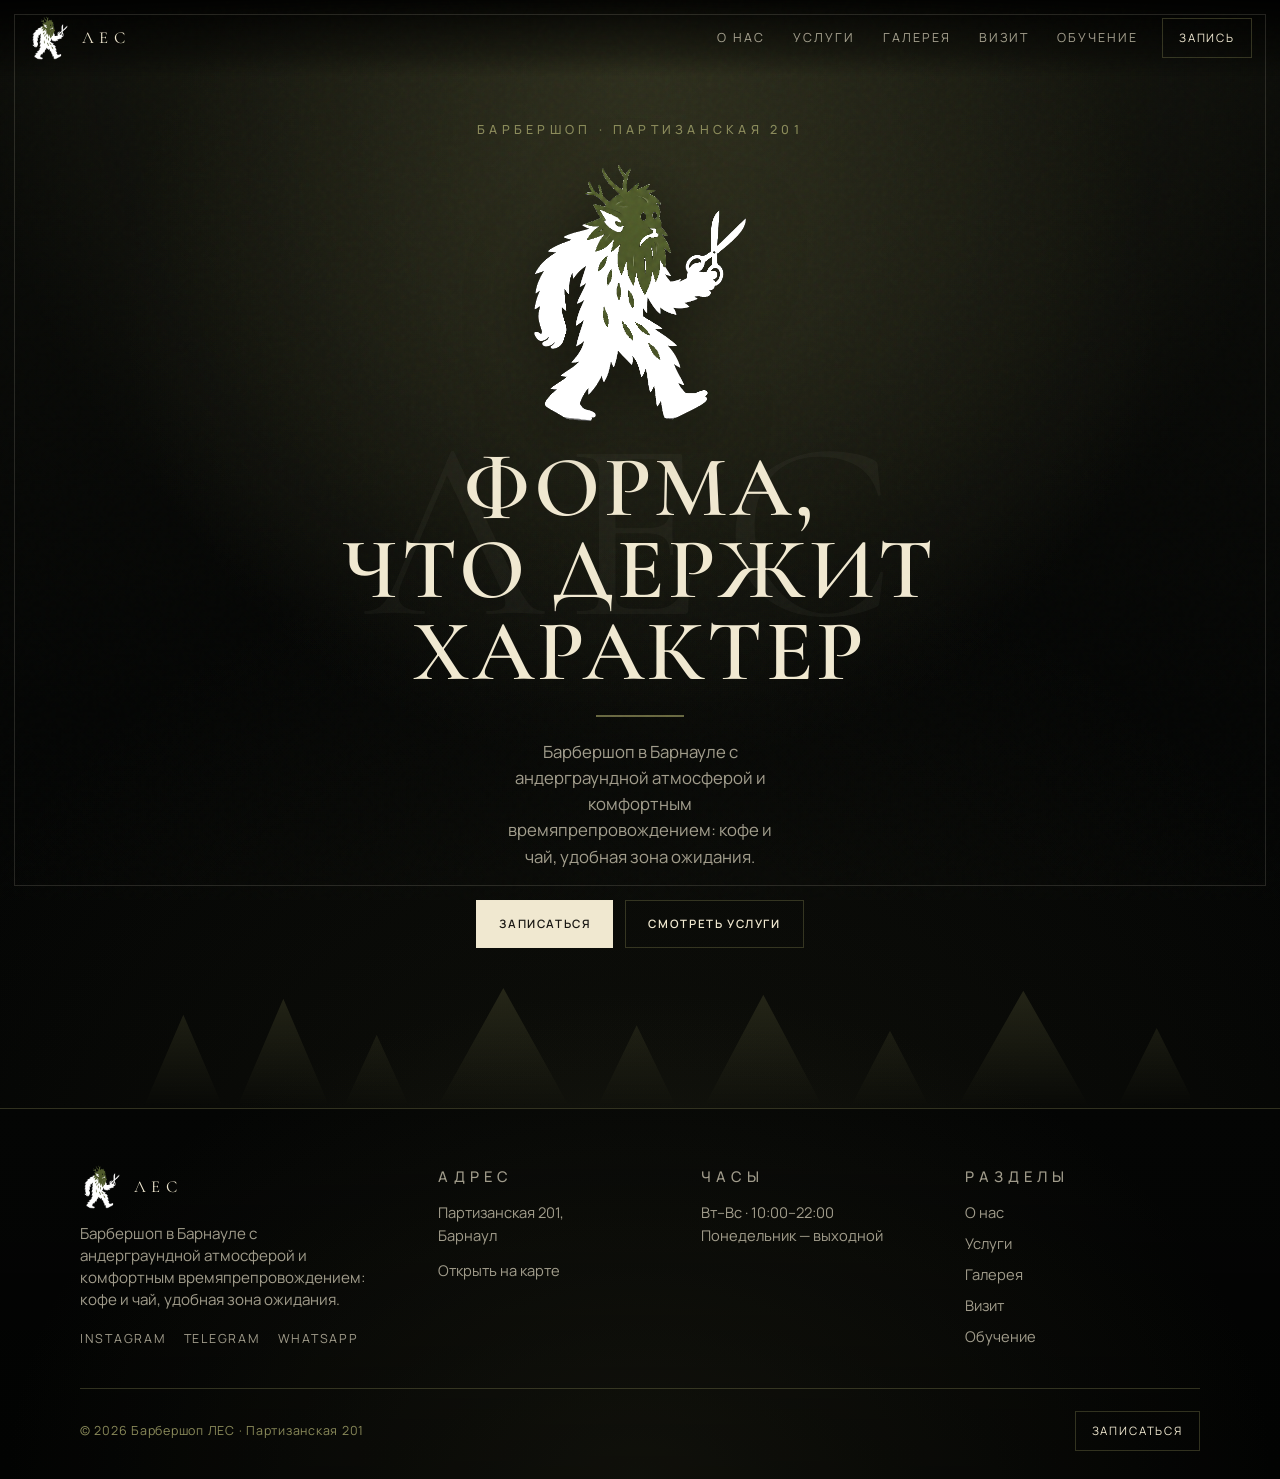
==== commit 064eb488: "Сайт заменен на мой проект барбершопа ЛЕС из заданий 2-3 Co-Authored-By: Claude Opus 5.5 <noreply@an" ====
--- a/index.html
+++ b/index.html
@@ -1,105 +1,103 @@
-<!DOCTYPE html>
-<html lang="ru">
-<head>
-  <meta charset="UTF-8" />
-  <meta name="viewport" content="width=device-width, initial-scale=1.0" />
-  <title>ЛЕС — барбершоп</title>
-  <meta name="description" content="Барбершоп в Барнауле с андерграундной атмосферой и комфортным времяпрепровождением: кофе и чай, удобная зона ожидания." />
-  <link rel="preconnect" href="https://fonts.googleapis.com" />
-  <link rel="preconnect" href="https://fonts.gstatic.com" crossorigin />
-  <link href="https://fonts.googleapis.com/css2?family=Cormorant+Garamond:ital,wght@0,500;0,600;0,700;1,500&family=Manrope:wght@400;500;600&display=swap" rel="stylesheet" />
-  <link rel="icon" href="favicon.ico" sizes="any" />
-  <link rel="icon" type="image/png" href="favicon.png" />
-  <link rel="stylesheet" href="styles.css" />
-</head>
-<body>
-  <div class="grain" aria-hidden="true"></div>
-
-  <header class="site-header" id="header">
-    <a class="brand" href="index.html">
-      <img src="assets/logo-les.png" alt="" width="44" height="44" />
-      <span>ЛЕС</span>
-    </a>
-    <nav class="nav" id="nav" aria-label="Основное меню">
-      <a href="o-nas.html">О нас</a>
-      <a href="uslugi.html">Услуги</a>
-      <a href="galereya.html">Галерея</a>
-      <a href="zapis.html">Визит</a>
-      <a href="obuchenie.html">Обучение</a>
-    </nav>
-    <button class="header-cta" type="button" data-open-book>Запись</button>
-    <button class="menu-btn" type="button" aria-label="Открыть меню" aria-expanded="false" aria-controls="nav">
-      <span></span><span></span>
-    </button>
-  </header>
-
-  <main>
-    <section class="hero" id="hero">
-      <div class="hero__glow" aria-hidden="true"></div>
-      <p class="hero__mark" aria-hidden="true">ЛЕС</p>
-      <div class="hero__inner">
-        <p class="eyebrow">Барбершоп · Партизанская 201</p>
-        <img class="hero__logo" src="assets/logo-les.png" alt="ЛЕС" />
-        <h1>Форма,<br />что держит<br />характер</h1>
-        <div class="rule" aria-hidden="true"></div>
-        <p class="hero__lead">Барбершоп в Барнауле с андерграундной атмосферой и комфортным времяпрепровождением: кофе и чай, удобная зона ожидания.</p>
-        <div class="hero__actions">
-          <button class="btn btn--solid" type="button" data-open-book>Записаться</button>
-          <a class="btn btn--ghost" href="uslugi.html">Смотреть услуги</a>
-        </div>
-      </div>
-      <div class="trees" aria-hidden="true"></div>
-    </section>
-  </main>
-
-  <footer class="site-footer">
-    <div class="wrap">
-      <div class="footer__grid">
-        <div class="footer__brand">
-          <a class="brand" href="index.html">
-            <img src="assets/logo-les.png" alt="" width="36" height="36" />
-            <span>ЛЕС</span>
-          </a>
-          <p class="footer__tag">Барбершоп в Барнауле с андерграундной атмосферой и комфортным времяпрепровождением: кофе и чай, удобная зона ожидания.</p>
-          <div class="footer__social">
-            <a href="https://instagram.com/" target="_blank" rel="noopener">Instagram</a>
-            <a href="https://t.me/" target="_blank" rel="noopener">Telegram</a>
-            <a href="https://wa.me/" target="_blank" rel="noopener">WhatsApp</a>
-          </div>
-        </div>
-
-        <div class="footer__col">
-          <p class="eyebrow">Адрес</p>
-          <p>Партизанская 201,<br />Барнаул</p>
-          <p>
-            <a href="https://yandex.com/maps/197/barnaul/house/partizanskaya_ulitsa_201/bEoYcQFiSEQCQFtpfX9ycX9rZQ==/?ll=83.762340%2C53.330299&amp;z=19.45" target="_blank" rel="noopener">Открыть на карте</a>
-          </p>
-        </div>
-
-        <div class="footer__col">
-          <p class="eyebrow">Часы</p>
-          <p>Вт–Вс · 10:00–22:00<br />Понедельник — выходной</p>
-        </div>
-
-        <div class="footer__col">
-          <p class="eyebrow">Разделы</p>
-          <nav class="footer__nav" aria-label="Подвал">
-            <a href="o-nas.html">О нас</a>
-            <a href="uslugi.html">Услуги</a>
-            <a href="galereya.html">Галерея</a>
-            <a href="zapis.html">Визит</a>
-            <a href="obuchenie.html">Обучение</a>
-          </nav>
-        </div>
-      </div>
-
-      <div class="footer__bottom">
-        <p>© 2026 Барбершоп ЛЕС · Партизанская 201</p>
-        <button class="footer__book" type="button" data-open-book>Записаться</button>
-      </div>
-    </div>
-  </footer>
-
-  <script src="script.js"></script>
-</body>
-</html>
+<!DOCTYPE html>
+<html lang="ru">
+<head>
+  <meta charset="UTF-8" />
+  <meta name="viewport" content="width=device-width, initial-scale=1.0" />
+  <title>ЛЕС — барбершоп</title>
+  <meta name="description" content="Барбершоп в Барнауле с андерграундной атмосферой и комфортным времяпрепровождением: кофе и чай, удобная зона ожидания." />
+  <link rel="preconnect" href="https://fonts.googleapis.com" />
+  <link rel="preconnect" href="https://fonts.gstatic.com" crossorigin />
+  <link href="https://fonts.googleapis.com/css2?family=Cormorant+Garamond:ital,wght@0,500;0,600;0,700;1,500&family=Manrope:wght@400;500;600&display=swap" rel="stylesheet" />
+  <link rel="stylesheet" href="styles.css" />
+</head>
+<body>
+  <div class="grain" aria-hidden="true"></div>
+
+  <header class="site-header" id="header">
+    <a class="brand" href="index.html">
+      <img src="assets/logo-les.png" alt="" width="44" height="44" />
+      <span>ЛЕС</span>
+    </a>
+    <nav class="nav" id="nav" aria-label="Основное меню">
+      <a href="o-nas.html">О нас</a>
+      <a href="uslugi.html">Услуги</a>
+      <a href="galereya.html">Галерея</a>
+      <a href="zapis.html">Визит</a>
+      <a href="obuchenie.html">Обучение</a>
+    </nav>
+    <button class="header-cta" type="button" data-open-book>Запись</button>
+    <button class="menu-btn" type="button" aria-label="Открыть меню" aria-expanded="false" aria-controls="nav">
+      <span></span><span></span>
+    </button>
+  </header>
+
+  <main>
+    <section class="hero" id="hero">
+      <div class="hero__glow" aria-hidden="true"></div>
+      <p class="hero__mark" aria-hidden="true">ЛЕС</p>
+      <div class="hero__inner">
+        <p class="eyebrow">Барбершоп · Партизанская 201</p>
+        <img class="hero__logo" src="assets/logo-les.png" alt="ЛЕС" />
+        <h1>Форма,<br />что держит<br />характер</h1>
+        <div class="rule" aria-hidden="true"></div>
+        <p class="hero__lead">Барбершоп в Барнауле с андерграундной атмосферой и комфортным времяпрепровождением: кофе и чай, удобная зона ожидания.</p>
+        <div class="hero__actions">
+          <button class="btn btn--solid" type="button" data-open-book>Записаться</button>
+          <a class="btn btn--ghost" href="uslugi.html">Смотреть услуги</a>
+        </div>
+      </div>
+      <div class="trees" aria-hidden="true"></div>
+    </section>
+  </main>
+
+  <footer class="site-footer">
+    <div class="wrap">
+      <div class="footer__grid">
+        <div class="footer__brand">
+          <a class="brand" href="index.html">
+            <img src="assets/logo-les.png" alt="" width="36" height="36" />
+            <span>ЛЕС</span>
+          </a>
+          <p class="footer__tag">Барбершоп в Барнауле с андерграундной атмосферой и комфортным времяпрепровождением: кофе и чай, удобная зона ожидания.</p>
+          <div class="footer__social">
+            <a href="https://instagram.com/" target="_blank" rel="noopener">Instagram</a>
+            <a href="https://t.me/" target="_blank" rel="noopener">Telegram</a>
+            <a href="https://wa.me/" target="_blank" rel="noopener">WhatsApp</a>
+          </div>
+        </div>
+
+        <div class="footer__col">
+          <p class="eyebrow">Адрес</p>
+          <p>Партизанская 201,<br />Барнаул</p>
+          <p>
+            <a href="https://yandex.com/maps/197/barnaul/house/partizanskaya_ulitsa_201/bEoYcQFiSEQCQFtpfX9ycX9rZQ==/?ll=83.762340%2C53.330299&amp;z=19.45" target="_blank" rel="noopener">Открыть на карте</a>
+          </p>
+        </div>
+
+        <div class="footer__col">
+          <p class="eyebrow">Часы</p>
+          <p>Вт–Вс · 10:00–22:00<br />Понедельник — выходной</p>
+        </div>
+
+        <div class="footer__col">
+          <p class="eyebrow">Разделы</p>
+          <nav class="footer__nav" aria-label="Подвал">
+            <a href="o-nas.html">О нас</a>
+            <a href="uslugi.html">Услуги</a>
+            <a href="galereya.html">Галерея</a>
+            <a href="zapis.html">Визит</a>
+            <a href="obuchenie.html">Обучение</a>
+          </nav>
+        </div>
+      </div>
+
+      <div class="footer__bottom">
+        <p>© 2026 Барбершоп ЛЕС · Партизанская 201</p>
+        <button class="footer__book" type="button" data-open-book>Записаться</button>
+      </div>
+    </div>
+  </footer>
+
+  <script src="script.js"></script>
+</body>
+</html>
--- a/styles.css
+++ b/styles.css
@@ -884,16 +884,8 @@
 }
 
 .shot__img {
-  width: 100%;
   height: 100%;
   min-height: 180px;
-  object-fit: cover;
-  filter: grayscale(35%) brightness(0.85);
-}
-
-.photo--img {
-  width: 100%;
-  object-fit: cover;
 }
 
 .shot figcaption {
